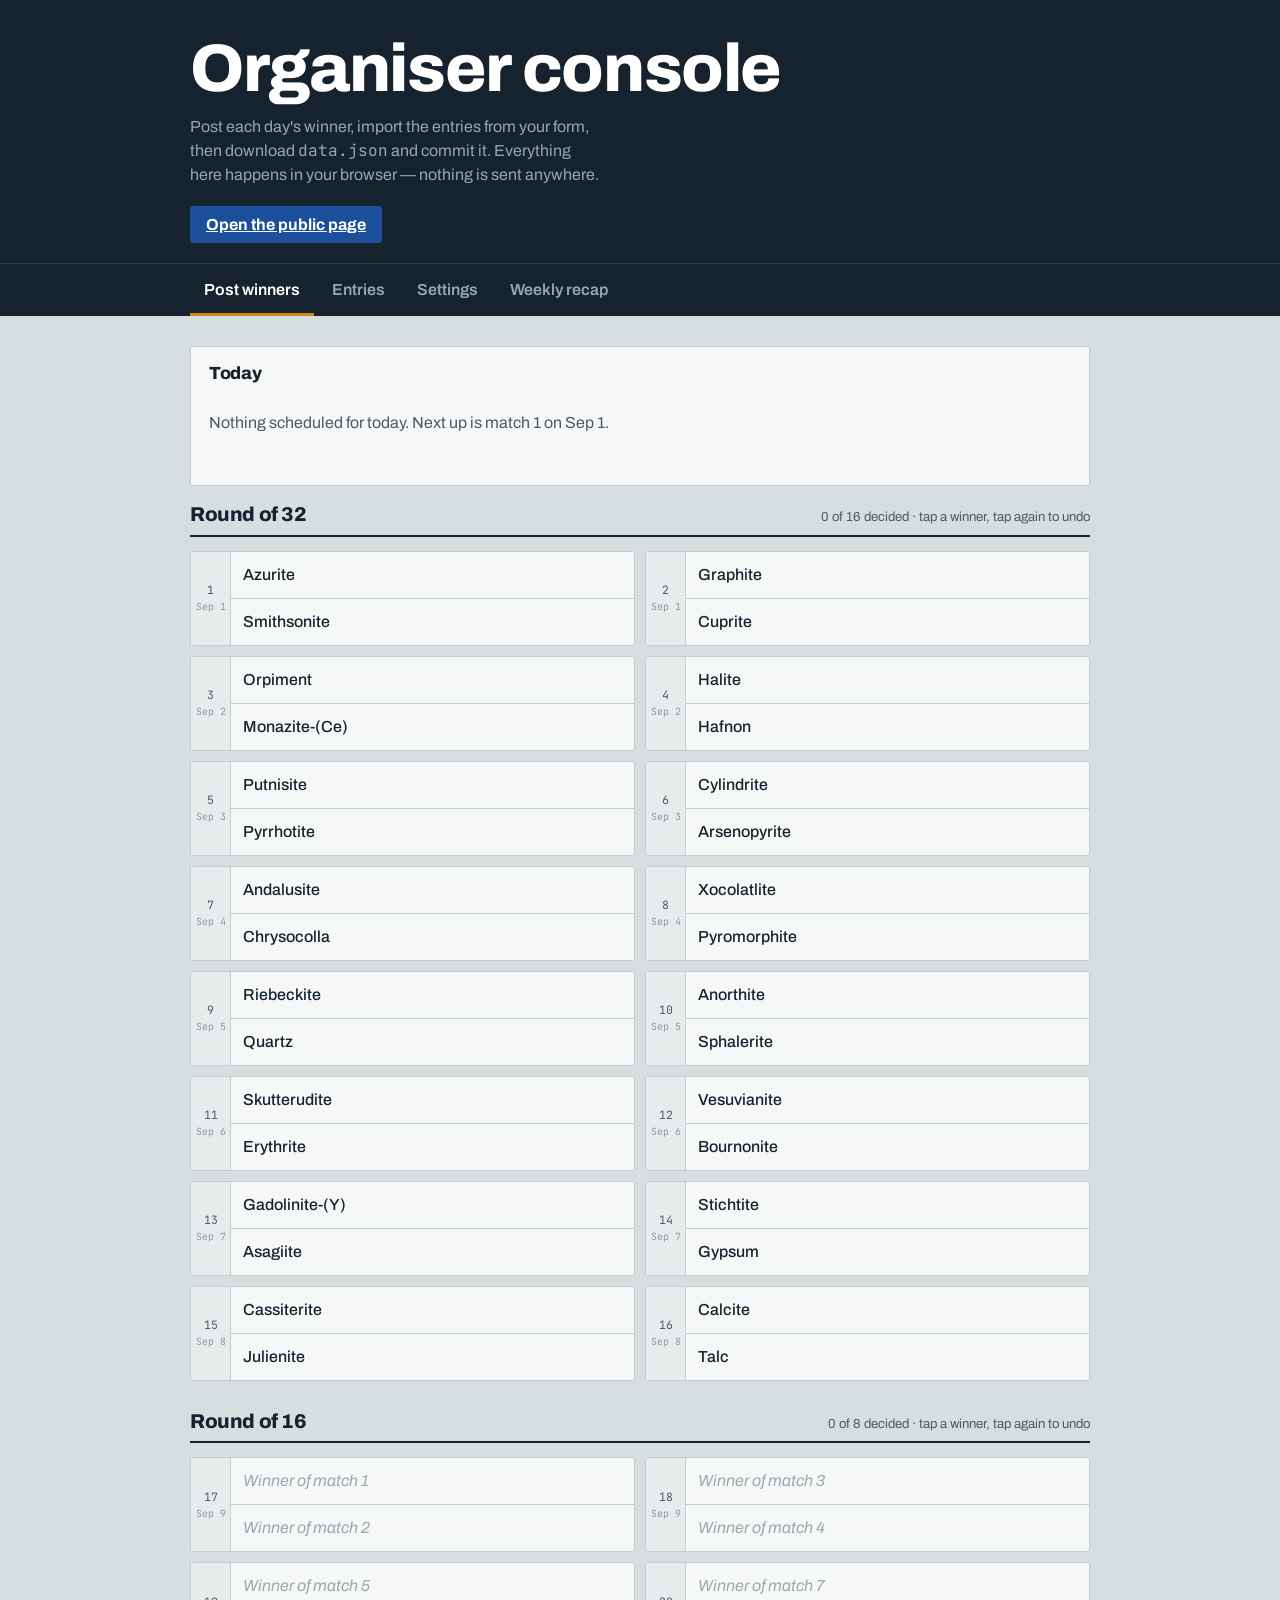
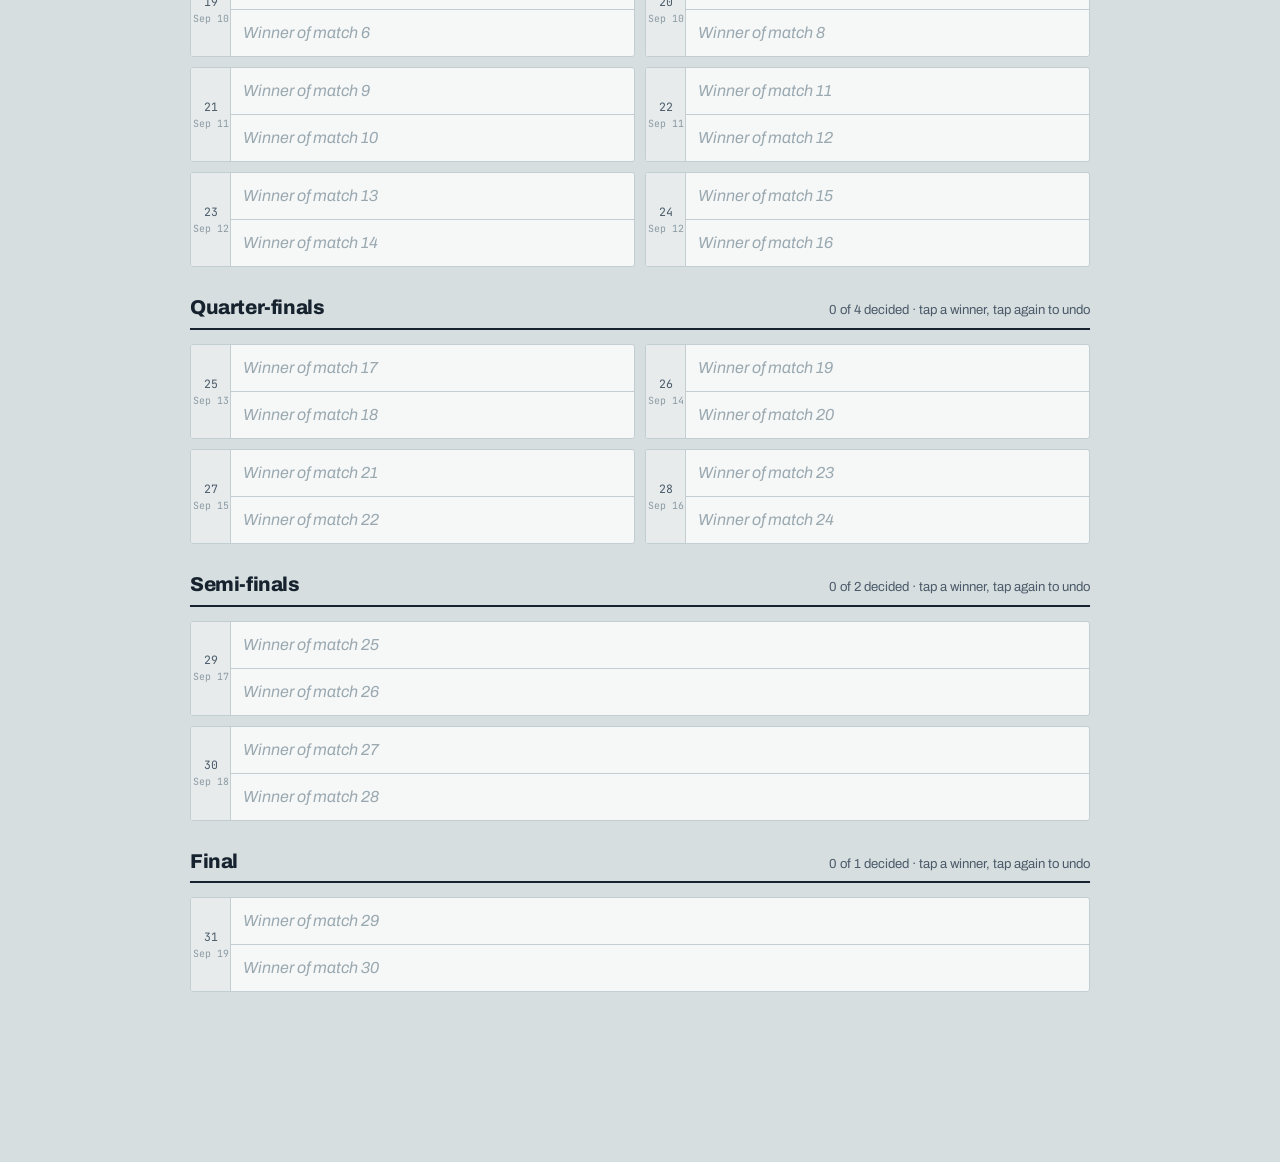
==== admin.html @ 7a16c7b4 "Mineral Cup 2026 bracket site" ====
<!doctype html>
<html lang="en">
  <head>
    <meta charset="utf-8" />
    <meta name="viewport" content="width=device-width, initial-scale=1" />
    <title>Mineral Cup 2026 — organiser console</title>
    <meta name="robots" content="noindex" />
    <link rel="stylesheet" href="styles.css" />
  </head>
  <body class="admin">
    <header class="masthead">
      <div class="wrap">
        <h1>Organiser console</h1>
        <p class="season">
          Post each day's winner, import the entries from your form, then
          download <span class="mono">data.json</span> and commit it. Everything
          here happens in your browser — nothing is sent anywhere.
        </p>
        <div style="padding-bottom: 26px">
          <a class="btn light" href="index.html">Open the public page</a>
        </div>
      </div>
    </header>

    <nav class="tabs">
      <div class="wrap" role="tablist">
        <button class="tab" role="tab" aria-selected="true" data-view="winners">
          Post winners
        </button>
        <button class="tab" role="tab" aria-selected="false" data-view="entries">
          Entries
        </button>
        <button class="tab" role="tab" aria-selected="false" data-view="settings">
          Settings
        </button>
        <button class="tab" role="tab" aria-selected="false" data-view="recap">
          Weekly recap
        </button>
      </div>
    </nav>

    <main class="wrap">
      <!-- ------------------------------------------------ winners -->
      <section class="view" id="view-winners" role="tabpanel">
        <div class="card">
          <h2>Today</h2>
          <div id="todayBox" class="empty-state">Loading.</div>
        </div>
        <div id="winnerRounds"></div>
      </section>

      <!-- ------------------------------------------------ entries -->
      <section class="view" id="view-entries" role="tabpanel" hidden>
        <div class="note">
          <strong>Never paste the email column.</strong>
          <span class="mono">data.json</span> sits in a public repository.
          Addresses stay in your form's response workbook, which is private.
          Copy the name and code columns only.
        </div>

        <div class="card">
          <h2>Import from your form</h2>
          <p>
            Open the response workbook, select the name and code columns, copy,
            and paste below. One entry per line. Every code is checked before it
            is added, and anything that fails is listed rather than silently
            scored.
          </p>
          <div class="field">
            <label for="importBox">Name and code, tab or comma separated</label>
            <textarea
              id="importBox"
              placeholder="Tadesse Alemu&#9;1MZ2-1VCY&#10;Sam Roberts&#9;P841-MBGC"
            ></textarea>
          </div>
          <div class="toolbar">
            <button class="btn light" id="importBtn">Import entries</button>
            <button class="btn ghost" id="replaceBtn" style="border-color: var(--line); color: var(--ink-soft)">
              Replace all entries
            </button>
          </div>
          <div id="importReport"></div>
        </div>

        <div class="card">
          <h2>Current entries <span class="pill" id="entryCount">0</span></h2>
          <div id="entryTable" class="empty-state">No entries yet.</div>
        </div>
      </section>

      <!-- ------------------------------------------------ settings -->
      <section class="view" id="view-settings" role="tabpanel" hidden>
        <div class="card">
          <h2>Contest settings</h2>
          <div class="field">
            <label for="seasonInput">Season name</label>
            <input type="text" id="seasonInput" />
          </div>
          <div class="field">
            <label for="formInput">Entry form link</label>
            <input
              type="url"
              id="formInput"
              placeholder="https://forms.office.com/..."
            />
          </div>
          <div class="row two">
            <div class="field">
              <label for="startInput">First match date</label>
              <input type="date" id="startInput" />
            </div>
            <div class="field">
              <label for="perDayInput">Matches per day, round by round</label>
              <input type="text" id="perDayInput" class="mono" placeholder="2,2,1,1,1" />
            </div>
          </div>
          <p id="scheduleSummary" class="mono" style="font-size: 0.85rem"></p>
        </div>

        <div class="card">
          <h2>Load and save</h2>
          <p>
            The console reads <span class="mono">data.json</span> when it opens.
            After posting winners or importing entries, download the file and
            commit it to the repository. That commit is what updates the public
            standings.
          </p>
          <div class="toolbar">
            <button class="btn" id="downloadBtn">Download data.json</button>
            <button class="btn ghost" id="reloadBtn" style="border-color: var(--line); color: var(--ink-soft)">
              Reload from the repository
            </button>
          </div>
          <div class="field">
            <label for="pasteBox">Or paste a data.json to work from</label>
            <textarea id="pasteBox" placeholder='{"season": "..."}'></textarea>
          </div>
          <button class="btn light" id="pasteBtn">Load pasted file</button>
          <div id="loadReport"></div>
        </div>
      </section>

      <!-- ------------------------------------------------ recap -->
      <section class="view" id="view-recap" role="tabpanel" hidden>
        <div class="card">
          <h2>Weekly recap</h2>
          <p>
            Generated from the results and standings you have posted. Copy it
            into your newsletter or social post.
          </p>
          <div class="field">
            <textarea id="recapBox" style="min-height: 280px"></textarea>
          </div>
          <div class="toolbar">
            <button class="btn light" id="recapBtn">Rebuild the recap</button>
            <button class="btn" id="recapCopy">Copy recap</button>
          </div>
        </div>
      </section>
    </main>

    <script src="app.js"></script>
    <script>
      (function () {
        var data = normaliseData({});
        var dates = buildSchedule(data.schedule);

        var el = function (id) {
          return document.getElementById(id);
        };

        function escapeHtml(text) {
          return String(text).replace(/[&<>"']/g, function (c) {
            return {
              '&': '&amp;',
              '<': '&lt;',
              '>': '&gt;',
              '"': '&quot;',
              "'": '&#39;',
            }[c];
          });
        }

        /* ---------------- tabs ---------------- */
        document.querySelectorAll('.tab').forEach(function (tab) {
          tab.addEventListener('click', function () {
            document.querySelectorAll('.tab').forEach(function (t) {
              t.setAttribute('aria-selected', String(t === tab));
            });
            ['winners', 'entries', 'settings', 'recap'].forEach(function (n) {
              el('view-' + n).hidden = n !== tab.dataset.view;
            });
            window.scrollTo({ top: 0, behavior: 'instant' });
          });
        });

        /* ---------------- winners ---------------- */

        function setResult(m, side) {
          if (data.results[m] === side) {
            data.results[m] = null;
          } else {
            data.results[m] = side;
          }
          // Anything further up the tree depended on this, so it resets.
          pathToFinal(m).forEach(function (later) {
            data.results[later] = null;
          });
          data.updated = todayISO();
          renderWinners();
        }

        function renderWinners() {
          var tree = expandBracket(data.results);
          var open = openMatches(data.results, dates, todayISO());
          var box = el('todayBox');

          if (!open.length) {
            var next = data.results.indexOf(null);
            box.innerHTML =
              next === -1
                ? '<p class="ok">Every match is decided. ' +
                  escapeHtml(tree.winners[TOTAL_MATCHES - 1]) +
                  ' is the champion.</p>'
                : '<p>Nothing scheduled for today. Next up is match ' +
                  (next + 1) +
                  ' on ' +
                  prettyDate(dates[next]) +
                  '.</p>';
          } else {
            box.innerHTML = open
              .map(function (m) {
                return (
                  '<p><span class="pill">Match ' +
                  (m + 1) +
                  '</span> ' +
                  escapeHtml(tree.upper[m] || 'to be decided') +
                  ' against ' +
                  escapeHtml(tree.lower[m] || 'to be decided') +
                  '</p>'
                );
              })
              .join('');
          }

          var host = el('winnerRounds');
          host.innerHTML = '';
          for (var r = 0; r < ROUND_SIZES.length; r++) {
            var section = document.createElement('section');
            section.className = 'round';
            var settled = 0;
            for (var i = 0; i < ROUND_SIZES[r]; i++) {
              if (data.results[matchAt(r, i)] !== null) settled++;
            }
            var head = document.createElement('div');
            head.className = 'round-head';
            head.innerHTML =
              '<h2>' +
              ROUND_NAMES[r] +
              '</h2><span class="round-meta">' +
              settled +
              ' of ' +
              ROUND_SIZES[r] +
              ' decided &middot; tap a winner, tap again to undo</span>';
            section.appendChild(head);

            var list = document.createElement('div');
            list.className = 'matches' + (ROUND_SIZES[r] > 2 ? ' wide' : '');
            for (var k = 0; k < ROUND_SIZES[r]; k++) {
              list.appendChild(winnerNode(matchAt(r, k), tree));
            }
            section.appendChild(list);
            host.appendChild(section);
          }
        }

        function winnerNode(m, tree) {
          var node = document.createElement('div');
          node.className = 'match';
          var no = document.createElement('div');
          no.className = 'match-no';
          no.innerHTML =
            '<span>' +
            (m + 1) +
            '</span><span class="day">' +
            prettyDate(dates[m]).replace(' ', '&nbsp;') +
            '</span>';
          node.appendChild(no);

          var sides = document.createElement('div');
          [0, 1].forEach(function (side) {
            var name = side === 0 ? tree.upper[m] : tree.lower[m];
            var btn = document.createElement('button');
            btn.type = 'button';
            btn.className = 'side' + (data.results[m] === side ? ' actual' : '');
            if (name) {
              btn.textContent = name;
              btn.addEventListener('click', function () {
                setResult(m, side);
              });
            } else {
              btn.textContent = 'Winner of match ' + (feedersOf(m)[side] + 1);
              btn.disabled = true;
            }
            sides.appendChild(btn);
          });
          node.appendChild(sides);
          return node;
        }

        /* ---------------- entries ---------------- */

        function parseImport(text) {
          var added = [];
          var failed = [];
          text
            .split(/\r?\n/)
            .map(function (line) {
              return line.trim();
            })
            .filter(Boolean)
            .forEach(function (line) {
              var parts = line.split(/\t|,(?=[^,]*$)/);
              if (parts.length < 2) {
                failed.push({ line: line, why: 'No code found on this line' });
                return;
              }
              var code = parts.pop().trim();
              var name = parts.join(' ').trim();
              if (!name) {
                failed.push({ line: line, why: 'No name found on this line' });
                return;
              }
              if (/@/.test(line)) {
                failed.push({
                  line: line,
                  why: 'Looks like an email address, so it was skipped',
                });
                return;
              }
              var check = decodeBracket(code);
              if (!check.ok) {
                failed.push({ line: line, why: check.reason });
                return;
              }
              added.push({ name: name, code: formatCode(code) });
            });
          return { added: added, failed: failed };
        }

        function doImport(replace) {
          var parsed = parseImport(el('importBox').value);
          if (replace) data.entries = [];

          var existing = {};
          data.entries.forEach(function (e) {
            existing[e.name.toLowerCase()] = e;
          });

          var fresh = 0;
          var updated = 0;
          parsed.added.forEach(function (entry) {
            var key = entry.name.toLowerCase();
            if (existing[key]) {
              if (existing[key].code !== entry.code) updated++;
              existing[key].code = entry.code;
            } else {
              data.entries.push(entry);
              existing[key] = entry;
              fresh++;
            }
          });

          var html =
            '<p class="ok">' +
            fresh +
            ' added, ' +
            updated +
            ' updated.</p>';
          if (parsed.failed.length) {
            html +=
              '<p class="bad">' +
              parsed.failed.length +
              ' line(s) rejected:</p><table><tbody>';
            parsed.failed.forEach(function (f) {
              html +=
                '<tr><td class="mono">' +
                escapeHtml(f.line.slice(0, 60)) +
                '</td><td class="bad">' +
                escapeHtml(f.why) +
                '</td></tr>';
            });
            html += '</tbody></table>';
          }
          el('importReport').innerHTML = html;
          data.updated = todayISO();
          renderEntries();
        }

        function renderEntries() {
          el('entryCount').textContent = data.entries.length;
          var host = el('entryTable');
          if (!data.entries.length) {
            host.className = 'empty-state';
            host.textContent = 'No entries yet.';
            return;
          }
          host.className = '';
          var rows = buildStandings(data.entries, data.results);
          var html =
            '<table><thead><tr><th>Name</th><th>Code</th>' +
            '<th>Champion pick</th><th class="num">Score</th><th></th>' +
            '</tr></thead><tbody>';
          rows.forEach(function (row) {
            html +=
              '<tr><td>' +
              escapeHtml(row.name) +
              '</td><td class="mono">' +
              escapeHtml(row.code) +
              '</td><td>' +
              escapeHtml(row.champion || '—') +
              '</td><td class="num">' +
              row.score +
              '</td><td><button class="btn ghost" style="border-color:var(--line);color:var(--ink-soft);padding:4px 10px" data-remove="' +
              escapeHtml(row.name) +
              '">Remove</button></td></tr>';
          });
          html += '</tbody></table>';
          host.innerHTML = html;

          host.querySelectorAll('[data-remove]').forEach(function (btn) {
            btn.addEventListener('click', function () {
              var name = btn.dataset.remove;
              data.entries = data.entries.filter(function (e) {
                return e.name !== name;
              });
              renderEntries();
            });
          });
        }

        el('importBtn').addEventListener('click', function () {
          doImport(false);
        });
        el('replaceBtn').addEventListener('click', function () {
          if (
            window.confirm('Remove every current entry and import fresh?')
          ) {
            doImport(true);
          }
        });

        /* ---------------- settings ---------------- */

        function readSettings() {
          data.season = el('seasonInput').value.trim() || 'Mineral Cup 2026';
          data.formUrl = el('formInput').value.trim();
          var perDay = el('perDayInput')
            .value.split(',')
            .map(function (n) {
              return Math.max(1, parseInt(n, 10) || 1);
            });
          while (perDay.length < 5) perDay.push(1);
          data.schedule = {
            startDate: el('startInput').value || '2026-09-01',
            perDay: perDay.slice(0, 5),
          };
          dates = buildSchedule(data.schedule);
          el('scheduleSummary').textContent =
            'First match ' +
            prettyDate(dates[0]) +
            ', final ' +
            prettyDate(dates[TOTAL_MATCHES - 1]) +
            '.';
          renderWinners();
        }

        ['seasonInput', 'formInput', 'startInput', 'perDayInput'].forEach(
          function (id) {
            el(id).addEventListener('change', readSettings);
          }
        );

        function fillSettings() {
          el('seasonInput').value = data.season;
          el('formInput').value = data.formUrl;
          el('startInput').value = (data.schedule || {}).startDate || '2026-09-01';
          el('perDayInput').value = ((data.schedule || {}).perDay || [2, 2, 1, 1, 1]).join(',');
          el('scheduleSummary').textContent =
            'First match ' +
            prettyDate(dates[0]) +
            ', final ' +
            prettyDate(dates[TOTAL_MATCHES - 1]) +
            '.';
        }

        /* ---------------- save & load ---------------- */

        el('downloadBtn').addEventListener('click', function () {
          data.updated = todayISO();
          var payload = {
            season: data.season,
            formUrl: data.formUrl,
            schedule: data.schedule,
            results: data.results,
            entries: data.entries,
            updated: data.updated,
          };
          var blob = new Blob([JSON.stringify(payload, null, 2)], {
            type: 'application/json',
          });
          var link = document.createElement('a');
          link.href = URL.createObjectURL(blob);
          link.download = 'data.json';
          link.click();
          URL.revokeObjectURL(link.href);
        });

        el('reloadBtn').addEventListener('click', boot);

        el('pasteBtn').addEventListener('click', function () {
          try {
            data = normaliseData(JSON.parse(el('pasteBox').value));
            dates = buildSchedule(data.schedule);
            fillSettings();
            renderWinners();
            renderEntries();
            el('loadReport').innerHTML = '<p class="ok">Loaded.</p>';
          } catch (err) {
            el('loadReport').innerHTML =
              '<p class="bad">That is not valid JSON.</p>';
          }
        });

        /* ---------------- recap ---------------- */

        el('recapBtn').addEventListener('click', function () {
          var tree = expandBracket(data.results);
          var rows = buildStandings(data.entries, data.results);
          var lines = [data.season + ' — where things stand', ''];

          var decided = [];
          for (var m = 0; m < TOTAL_MATCHES; m++) {
            if (data.results[m] === null) continue;
            var winner = tree.winners[m];
            var loser =
              winner === tree.upper[m] ? tree.lower[m] : tree.upper[m];
            decided.push({ m: m, winner: winner, loser: loser });
          }

          var recent = decided.slice(-7);
          if (recent.length) {
            lines.push('Results this week');
            recent.forEach(function (r) {
              lines.push(
                '  Match ' + (r.m + 1) + ': ' + r.winner + ' beat ' + r.loser
              );
            });
            lines.push('');
          }

          var alive = MINERALS.filter(function (name) {
            return !eliminatedFrom(data.results).has(name);
          });
          lines.push('Still standing: ' + alive.length + ' of 32');
          if (alive.length <= 8) lines.push('  ' + alive.join(', '));
          lines.push('');

          if (rows.length) {
            lines.push('Leaderboard');
            rows.slice(0, 10).forEach(function (row) {
              lines.push(
                '  ' +
                  row.rank +
                  '. ' +
                  row.name +
                  ' — ' +
                  row.score +
                  ' points, ' +
                  row.maxPossible +
                  ' still possible, champion pick ' +
                  (row.champion || '—') +
                  (row.championAlive ? '' : ' (out)')
              );
            });
            lines.push('');
          }

          var next = data.results.indexOf(null);
          if (next !== -1) {
            lines.push(
              'Next up: match ' +
                (next + 1) +
                ' on ' +
                prettyDate(dates[next]) +
                ', ' +
                (tree.upper[next] || 'to be decided') +
                ' against ' +
                (tree.lower[next] || 'to be decided') +
                '.'
            );
          } else if (decided.length === TOTAL_MATCHES) {
            lines.push(
              'Champion: ' + tree.winners[TOTAL_MATCHES - 1] + '.'
            );
          }
          lines.push('Vote daily at www.MineralCup.org — #MinCup26');

          el('recapBox').value = lines.join('\n');
        });

        el('recapCopy').addEventListener('click', function () {
          var box = el('recapBox');
          box.select();
          navigator.clipboard.writeText(box.value);
          this.textContent = 'Copied';
          var self = this;
          setTimeout(function () {
            self.textContent = 'Copy recap';
          }, 1600);
        });

        /* ---------------- boot ---------------- */

        function boot() {
          loadData()
            .then(function (loaded) {
              data = loaded;
              dates = buildSchedule(data.schedule);
              fillSettings();
              renderWinners();
              renderEntries();
              el('loadReport').innerHTML =
                '<p class="ok">Loaded data.json from the repository.</p>';
            })
            .catch(function () {
              data = normaliseData({});
              dates = buildSchedule(data.schedule);
              fillSettings();
              renderWinners();
              renderEntries();
              el('loadReport').innerHTML =
                '<p class="bad">No data.json found. Starting from an empty contest.</p>';
            });
        }

        boot();
      })();
    </script>
  </body>
</html>
---- styles.css ----
@import url('https://fonts.googleapis.com/css2?family=Archivo:wght@400;500;600;800&family=JetBrains+Mono:wght@500;700&display=swap');

:root {
  --ink: #16232e;
  --ink-soft: #4a5a68;
  --ground: #dfe5e7;
  --panel: #f6f8f8;
  --line: #c3ced2;
  --azurite: #1b4f9c;
  --azurite-tint: #dbe6f5;
  --orpiment: #d1880e;
  --orpiment-tint: #f8ecd2;
  --erythrite: #a8325f;
  --chrysocolla: #2e8c85;
  --radius: 3px;
  --shadow: 0 1px 0 var(--line);
}

* {
  box-sizing: border-box;
}

html {
  -webkit-text-size-adjust: 100%;
}

body {
  margin: 0;
  background: var(--ground);
  color: var(--ink);
  font-family: 'Archivo', system-ui, sans-serif;
  font-size: 16px;
  line-height: 1.5;
}

h1,
h2,
h3 {
  margin: 0;
  font-weight: 800;
  letter-spacing: -0.02em;
  line-height: 1.05;
}

a {
  color: var(--azurite);
}

button {
  font: inherit;
  color: inherit;
  cursor: pointer;
}

:focus-visible {
  outline: 3px solid var(--orpiment);
  outline-offset: 2px;
}

.wrap {
  max-width: 940px;
  margin: 0 auto;
  padding: 0 20px;
}

/* ---------------- masthead ---------------- */

.masthead {
  background: var(--ink);
  color: #eef2f3;
  padding: 34px 0 0;
}

.masthead h1 {
  font-size: clamp(2.4rem, 8vw, 4.2rem);
  color: #fff;
}

.masthead .season {
  color: #93a7b4;
  margin: 10px 0 26px;
  max-width: 46ch;
}

.crystal-bay {
  display: flex;
  align-items: center;
  gap: 22px;
  padding-bottom: 30px;
  flex-wrap: wrap;
}

.crystal {
  width: 108px;
  height: 122px;
  flex: none;
  position: relative;
}

.crystal svg {
  width: 100%;
  height: 100%;
  display: block;
}

.crystal .facet {
  fill: #22333f;
  stroke: #3d5261;
  stroke-width: 1.5;
  transition: fill 220ms ease;
}

.crystal.filled .facet-a {
  fill: #2a63b8;
}
.crystal.filled .facet-b {
  fill: #1b4f9c;
}
.crystal.filled .facet-c {
  fill: #13396f;
}
.crystal.filled .facet {
  stroke: #75a6e6;
}

.champion-label {
  color: #8fa4b1;
  font-size: 0.85rem;
  margin-bottom: 4px;
}

.champion-name {
  font-size: clamp(1.5rem, 5vw, 2.2rem);
  font-weight: 800;
  color: #fff;
  letter-spacing: -0.02em;
}

.champion-name.empty {
  color: #5b7183;
  font-weight: 500;
  letter-spacing: 0;
  font-size: 1.05rem;
}

/* ---------------- tabs ---------------- */

.tabs {
  background: var(--ink);
  border-top: 1px solid #2b3d4a;
  position: sticky;
  top: 0;
  z-index: 20;
}

.tabs .wrap {
  display: flex;
  gap: 4px;
  overflow-x: auto;
}

.tab {
  background: none;
  border: 0;
  border-bottom: 3px solid transparent;
  color: #93a7b4;
  padding: 14px 14px 11px;
  font-weight: 600;
  white-space: nowrap;
}

.tab[aria-selected='true'] {
  color: #fff;
  border-bottom-color: var(--orpiment);
}

/* ---------------- panels ---------------- */

.view {
  padding: 30px 0 140px;
}

.view[hidden] {
  display: none;
}

.round {
  margin-bottom: 30px;
}

.round-head {
  display: flex;
  align-items: baseline;
  justify-content: space-between;
  gap: 12px;
  padding-bottom: 8px;
  border-bottom: 2px solid var(--ink);
  margin-bottom: 14px;
}

.round-head h2 {
  font-size: 1.25rem;
}

.round-meta {
  font-size: 0.82rem;
  color: var(--ink-soft);
}

.matches {
  display: grid;
  gap: 10px;
}

@media (min-width: 720px) {
  .matches.wide {
    grid-template-columns: 1fr 1fr;
  }
}

.match {
  background: var(--panel);
  border: 1px solid var(--line);
  border-radius: var(--radius);
  display: grid;
  grid-template-columns: 40px 1fr;
  overflow: hidden;
}

.match-no {
  background: #e7ebec;
  border-right: 1px solid var(--line);
  display: flex;
  flex-direction: column;
  align-items: center;
  justify-content: center;
  gap: 2px;
  font-size: 0.72rem;
  color: var(--ink-soft);
  font-family: 'JetBrains Mono', monospace;
}

.match-no .day {
  font-size: 0.62rem;
  color: #8b9aa3;
}

.side {
  display: block;
  width: 100%;
  text-align: left;
  background: none;
  border: 0;
  border-bottom: 1px solid var(--line);
  padding: 11px 12px;
  font-weight: 500;
  transition: background 120ms ease;
}

.side:last-child {
  border-bottom: 0;
}

.side:hover:not(:disabled) {
  background: var(--azurite-tint);
}

.side:disabled {
  color: #9aa8b0;
  cursor: default;
  font-style: italic;
  font-weight: 400;
}

.side.chosen {
  background: var(--azurite);
  color: #fff;
  font-weight: 700;
}

.side.chosen:hover {
  background: var(--azurite);
}

.side.actual {
  background: var(--orpiment-tint);
  box-shadow: inset 4px 0 0 var(--orpiment);
  font-weight: 700;
}

.side.knocked {
  color: #9aa8b0;
  text-decoration: line-through;
}

.side .tick {
  float: right;
  font-family: 'JetBrains Mono', monospace;
  font-size: 0.78rem;
  opacity: 0.8;
}

/* ---------------- code bar ---------------- */

.codebar {
  position: fixed;
  left: 0;
  right: 0;
  bottom: 0;
  background: var(--ink);
  color: #eef2f3;
  border-top: 3px solid var(--orpiment);
  z-index: 30;
}

.codebar .wrap {
  display: flex;
  align-items: center;
  gap: 16px;
  padding-top: 12px;
  padding-bottom: 12px;
  flex-wrap: wrap;
}

.progress {
  flex: 1 1 180px;
  min-width: 160px;
}

.progress-track {
  height: 6px;
  background: #2b3d4a;
  border-radius: 3px;
  overflow: hidden;
  margin-top: 6px;
}

.progress-fill {
  height: 100%;
  background: var(--orpiment);
  width: 0;
  transition: width 200ms ease;
}

.code-out {
  font-family: 'JetBrains Mono', monospace;
  font-weight: 700;
  font-size: 1.35rem;
  letter-spacing: 0.08em;
  color: #fff;
}

.btn {
  background: var(--orpiment);
  color: #1d1403;
  border: 0;
  border-radius: var(--radius);
  padding: 10px 16px;
  font-weight: 700;
}

.btn.ghost {
  background: none;
  border: 1px solid #45596a;
  color: #dbe4e8;
  font-weight: 600;
}

.btn:disabled {
  opacity: 0.45;
  cursor: not-allowed;
}

.btn.light {
  background: var(--azurite);
  color: #fff;
}

/* ---------------- tables & cards ---------------- */

.card {
  background: var(--panel);
  border: 1px solid var(--line);
  border-radius: var(--radius);
  padding: 18px;
  margin-bottom: 18px;
}

.card h2 {
  font-size: 1.1rem;
  margin-bottom: 8px;
}

.card p {
  margin: 0 0 12px;
  color: var(--ink-soft);
  max-width: 68ch;
}

table {
  width: 100%;
  border-collapse: collapse;
  background: var(--panel);
  border: 1px solid var(--line);
}

th,
td {
  text-align: left;
  padding: 9px 12px;
  border-bottom: 1px solid var(--line);
  font-size: 0.93rem;
}

th {
  background: #e7ebec;
  font-weight: 600;
  font-size: 0.8rem;
  color: var(--ink-soft);
}

td.num,
th.num {
  text-align: right;
  font-family: 'JetBrains Mono', monospace;
}

tr:last-child td {
  border-bottom: 0;
}

.rank {
  font-family: 'JetBrains Mono', monospace;
  font-weight: 700;
  color: var(--ink-soft);
}

.dead {
  color: var(--erythrite);
}

.alive {
  color: var(--chrysocolla);
}

input[type='text'],
input[type='date'],
input[type='url'],
textarea,
select {
  font: inherit;
  width: 100%;
  padding: 9px 10px;
  border: 1px solid var(--line);
  border-radius: var(--radius);
  background: #fff;
  color: var(--ink);
}

textarea {
  font-family: 'JetBrains Mono', monospace;
  font-size: 0.85rem;
  min-height: 130px;
  resize: vertical;
}

label {
  display: block;
  font-size: 0.82rem;
  font-weight: 600;
  color: var(--ink-soft);
  margin-bottom: 5px;
}

.field {
  margin-bottom: 14px;
}

.row {
  display: grid;
  gap: 14px;
}

@media (min-width: 640px) {
  .row.two {
    grid-template-columns: 1fr 1fr;
  }
}

.note {
  border-left: 4px solid var(--erythrite);
  background: #fbeaf0;
  padding: 12px 14px;
  border-radius: var(--radius);
  margin-bottom: 18px;
  font-size: 0.9rem;
}

.note strong {
  color: var(--erythrite);
}

.ok {
  color: var(--chrysocolla);
  font-weight: 600;
}

.bad {
  color: var(--erythrite);
  font-weight: 600;
}

.empty-state {
  color: var(--ink-soft);
  padding: 20px 0;
}

.toolbar {
  display: flex;
  gap: 10px;
  flex-wrap: wrap;
  align-items: center;
  margin-bottom: 16px;
}

.pill {
  display: inline-block;
  font-size: 0.75rem;
  font-family: 'JetBrains Mono', monospace;
  background: #e7ebec;
  border: 1px solid var(--line);
  border-radius: 999px;
  padding: 2px 9px;
}

.admin body,
body.admin {
  background: #d7dee0;
}

.mono {
  font-family: 'JetBrains Mono', monospace;
}

@media (prefers-reduced-motion: reduce) {
  * {
    transition: none !important;
  }
}
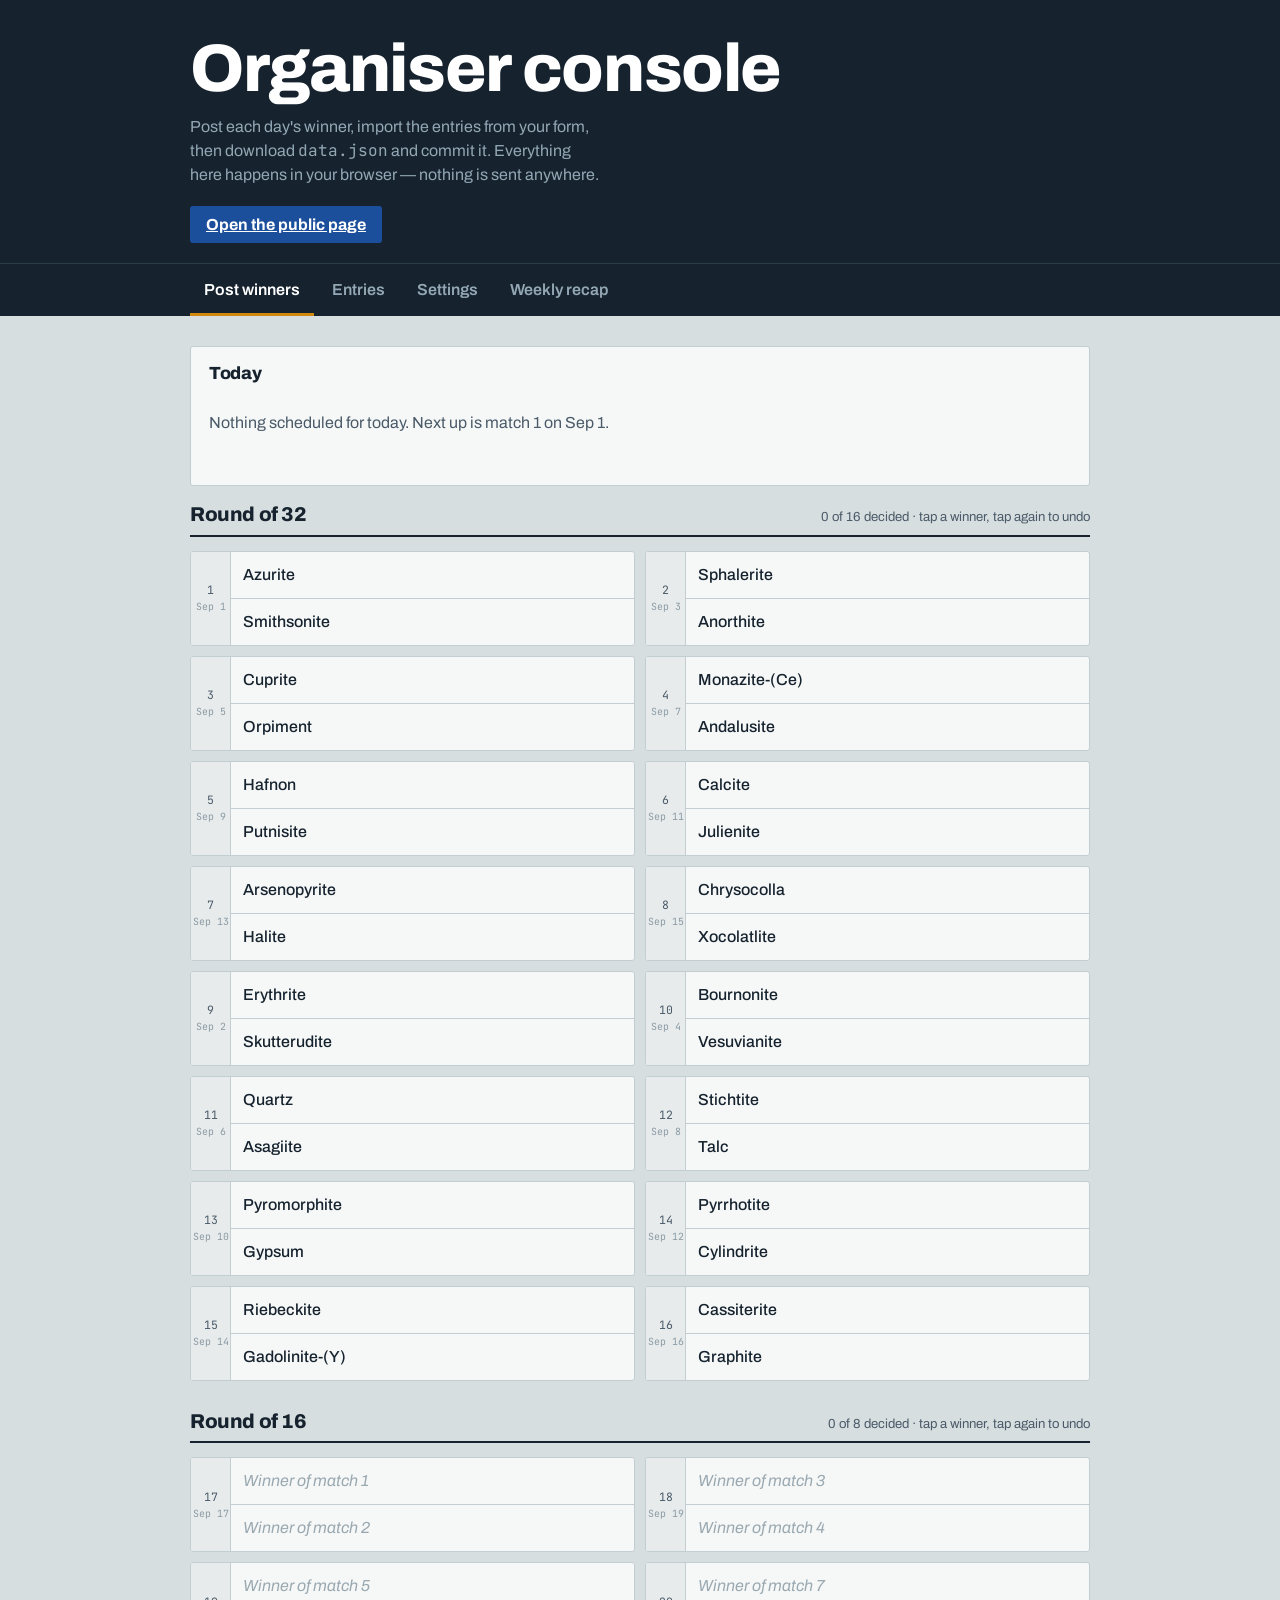
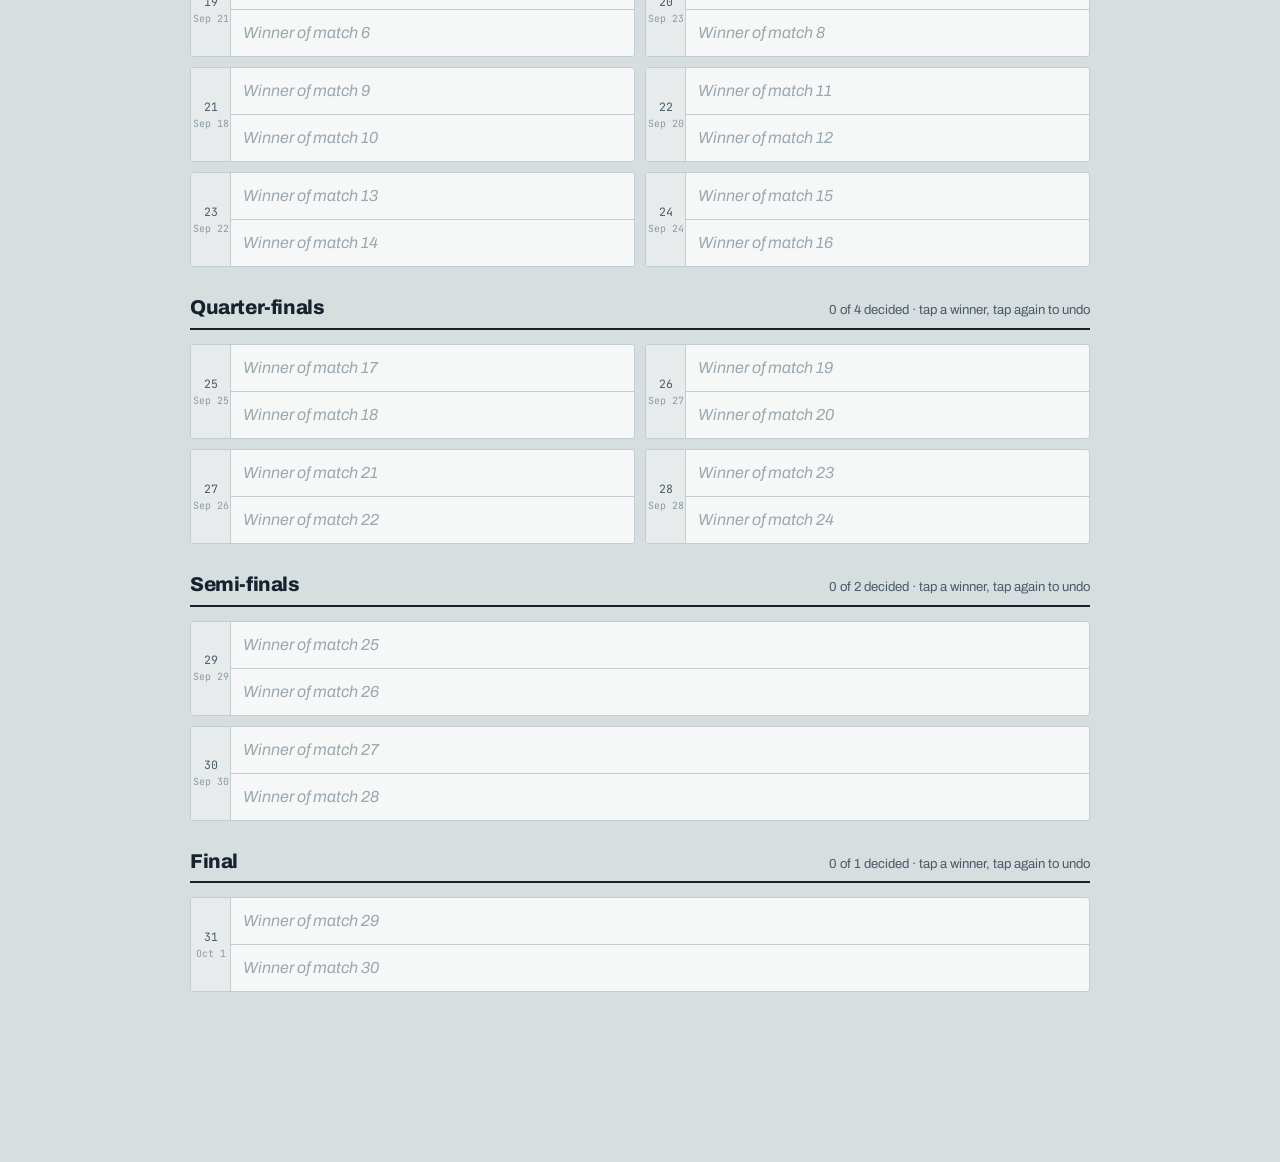
==== commit 3b96f60e: "Fix mineral pairings to match the official bracket sheet" ====
--- a/admin.html
+++ b/admin.html
@@ -485,7 +485,7 @@
           el('seasonInput').value = data.season;
           el('formInput').value = data.formUrl;
           el('startInput').value = (data.schedule || {}).startDate || '2026-09-01';
-          el('perDayInput').value = ((data.schedule || {}).perDay || [2, 2, 1, 1, 1]).join(',');
+          el('perDayInput').value = ((data.schedule || {}).perDay || [1, 1, 1, 1, 1]).join(',');
           el('scheduleSummary').textContent =
             'First match ' +
             prettyDate(dates[0]) +
--- a/styles.css
+++ b/styles.css
@@ -300,6 +300,213 @@
   opacity: 0.8;
 }
 
+/* ---------------- tree bracket ---------------- */
+
+.bracket-scroll {
+  overflow-x: auto;
+  overflow-y: hidden;
+  padding-bottom: 6px;
+  margin: 0 -20px 20px;
+  padding-left: 20px;
+  padding-right: 20px;
+}
+
+.bracket-hint {
+  display: none;
+  color: var(--ink-soft);
+  font-size: 0.82rem;
+  margin: 0 0 10px;
+}
+
+@media (max-width: 900px) {
+  .bracket-hint {
+    display: block;
+  }
+}
+
+.bracket {
+  display: flex;
+  align-items: stretch;
+  gap: 0;
+  width: max-content;
+  min-width: 100%;
+}
+
+.conference {
+  display: flex;
+}
+
+.conference.right {
+  flex-direction: row-reverse;
+}
+
+.bcol {
+  display: flex;
+  flex-direction: column;
+  justify-content: space-around;
+  width: 172px;
+  flex: none;
+  padding: 0 14px;
+}
+
+.bcol .bmatch-wrap {
+  position: relative;
+  display: flex;
+  align-items: center;
+}
+
+/* the connector: a horizontal stub off the match, plus (for paired rounds)
+   a vertical bar joining two matches into the stub that feeds the next round */
+.bcol:not(.round-0) .bmatch-wrap::before {
+  content: '';
+  position: absolute;
+  top: 50%;
+  width: 14px;
+  height: 0;
+  border-top: 2px solid var(--line);
+}
+
+.conference:not(.right) .bcol:not(.round-0) .bmatch-wrap::before {
+  left: -14px;
+}
+.conference.right .bcol:not(.round-0) .bmatch-wrap::before {
+  right: -14px;
+}
+
+.bpair {
+  position: relative;
+  display: flex;
+  flex-direction: column;
+  justify-content: space-around;
+  flex: 1;
+}
+
+.bpair::after {
+  content: '';
+  position: absolute;
+  top: 25%;
+  bottom: 25%;
+  width: 0;
+  border-right: 2px solid var(--line);
+}
+
+.conference:not(.right) .bpair::after {
+  right: -14px;
+}
+.conference.right .bpair::after {
+  left: -14px;
+}
+
+.bmatch {
+  background: var(--panel);
+  border: 1px solid var(--line);
+  border-radius: var(--radius);
+  overflow: hidden;
+  width: 100%;
+  margin: 7px 0;
+}
+
+.bmatch .bside {
+  display: block;
+  width: 100%;
+  text-align: left;
+  background: none;
+  border: 0;
+  border-bottom: 1px solid var(--line);
+  padding: 8px 10px;
+  font-size: 0.86rem;
+  font-weight: 500;
+  line-height: 1.25;
+}
+
+.bmatch .bside:last-child {
+  border-bottom: 0;
+}
+
+.bmatch .bside:hover:not(:disabled) {
+  background: var(--azurite-tint);
+}
+
+.bmatch .bside:disabled {
+  color: #9aa8b0;
+  font-style: italic;
+  font-weight: 400;
+  cursor: default;
+}
+
+.bmatch .bside.chosen {
+  background: var(--azurite);
+  color: #fff;
+  font-weight: 700;
+}
+
+.bmatch .bside.actual {
+  background: var(--orpiment-tint);
+  box-shadow: inset 3px 0 0 var(--orpiment);
+  font-weight: 700;
+}
+
+.bmatch .bside.knocked {
+  color: #9aa8b0;
+  text-decoration: line-through;
+}
+
+.bfinal {
+  flex: none;
+  width: 190px;
+  display: flex;
+  flex-direction: column;
+  align-items: center;
+  justify-content: center;
+  padding: 0 8px;
+}
+
+.bfinal-label {
+  font-size: 0.72rem;
+  color: var(--ink-soft);
+  margin-bottom: 8px;
+  text-align: center;
+}
+
+.bfinal .bmatch {
+  border-color: var(--orpiment);
+  border-width: 2px;
+}
+
+.round-label {
+  text-align: center;
+  font-size: 0.72rem;
+  color: var(--ink-soft);
+  padding-bottom: 6px;
+}
+
+.view-toggle {
+  display: inline-flex;
+  border: 1px solid var(--line);
+  border-radius: var(--radius);
+  overflow: hidden;
+  margin-bottom: 16px;
+}
+
+.view-toggle button {
+  background: var(--panel);
+  border: 0;
+  padding: 7px 14px;
+  font-size: 0.85rem;
+  font-weight: 600;
+  color: var(--ink-soft);
+  border-right: 1px solid var(--line);
+}
+
+.view-toggle button:last-child {
+  border-right: 0;
+}
+
+.view-toggle button[aria-pressed='true'] {
+  background: var(--azurite);
+  color: #fff;
+}
+
 /* ---------------- code bar ---------------- */
 
 .codebar {
